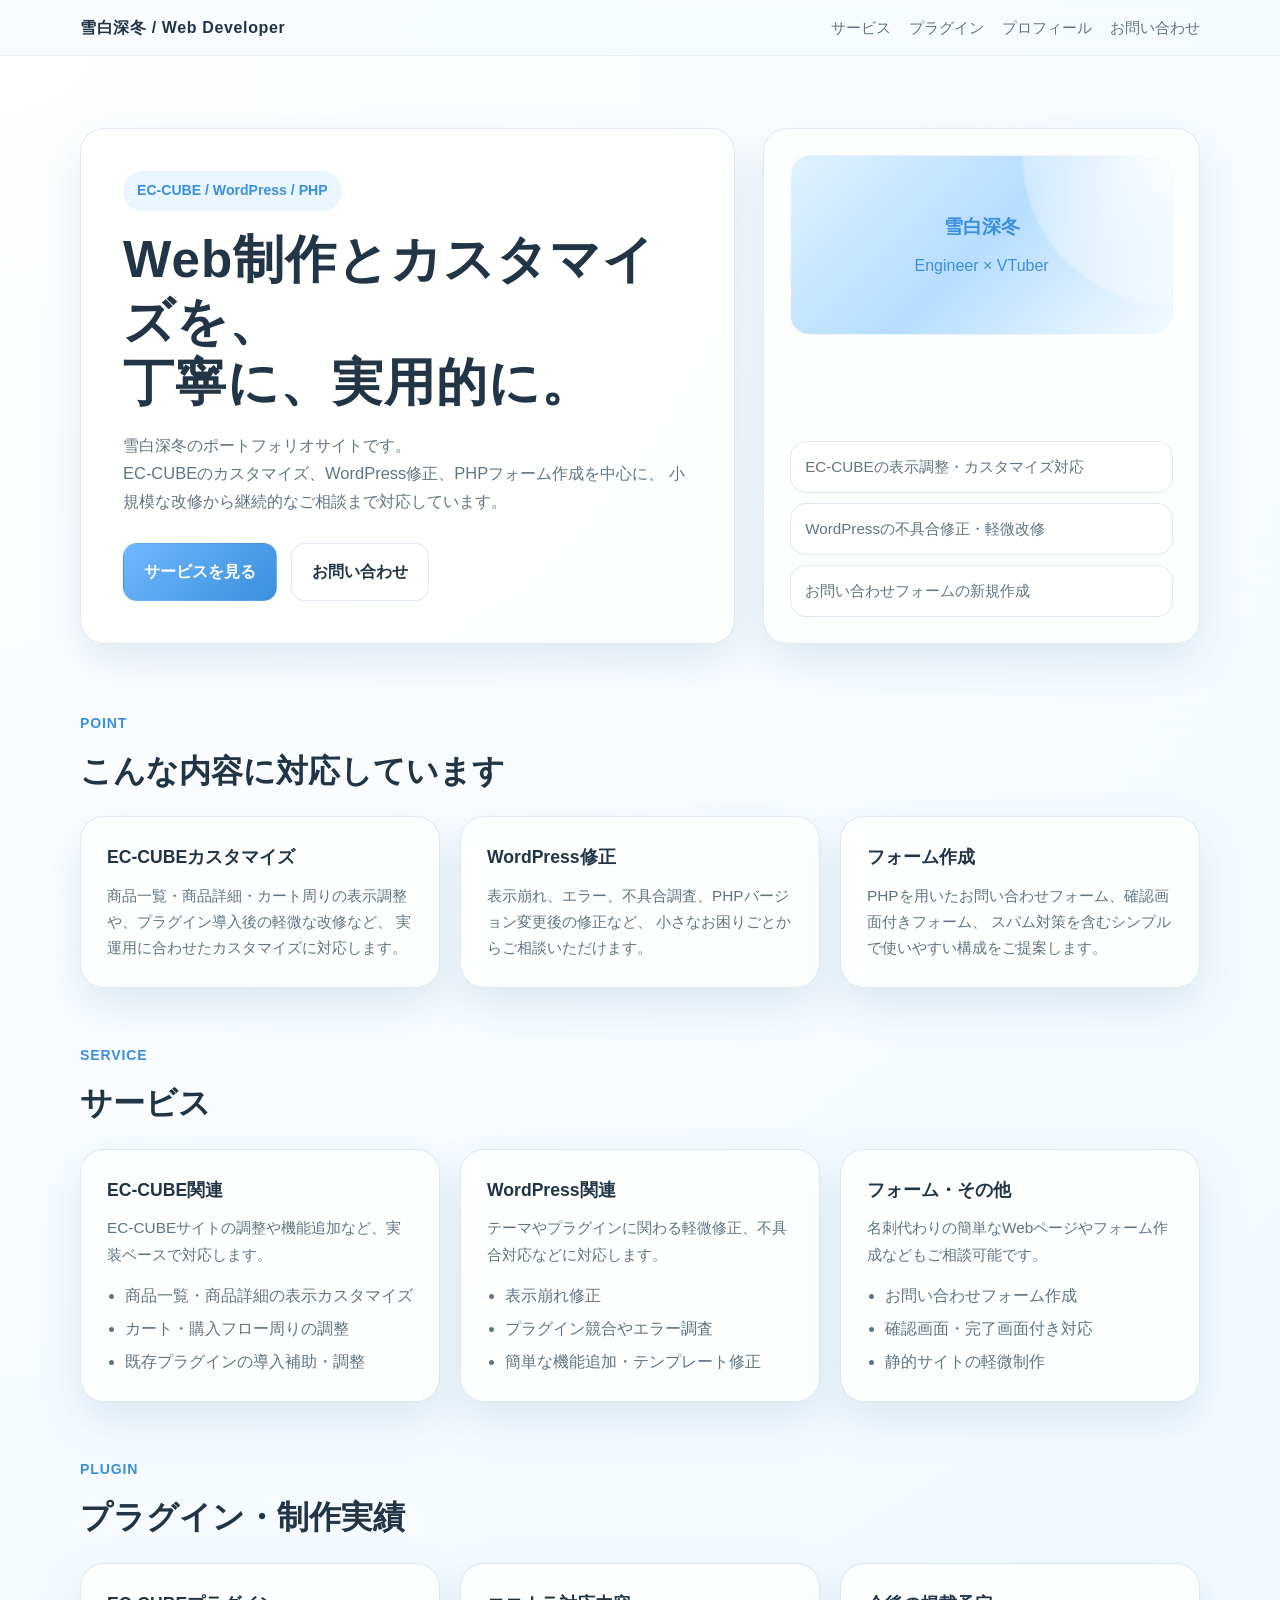
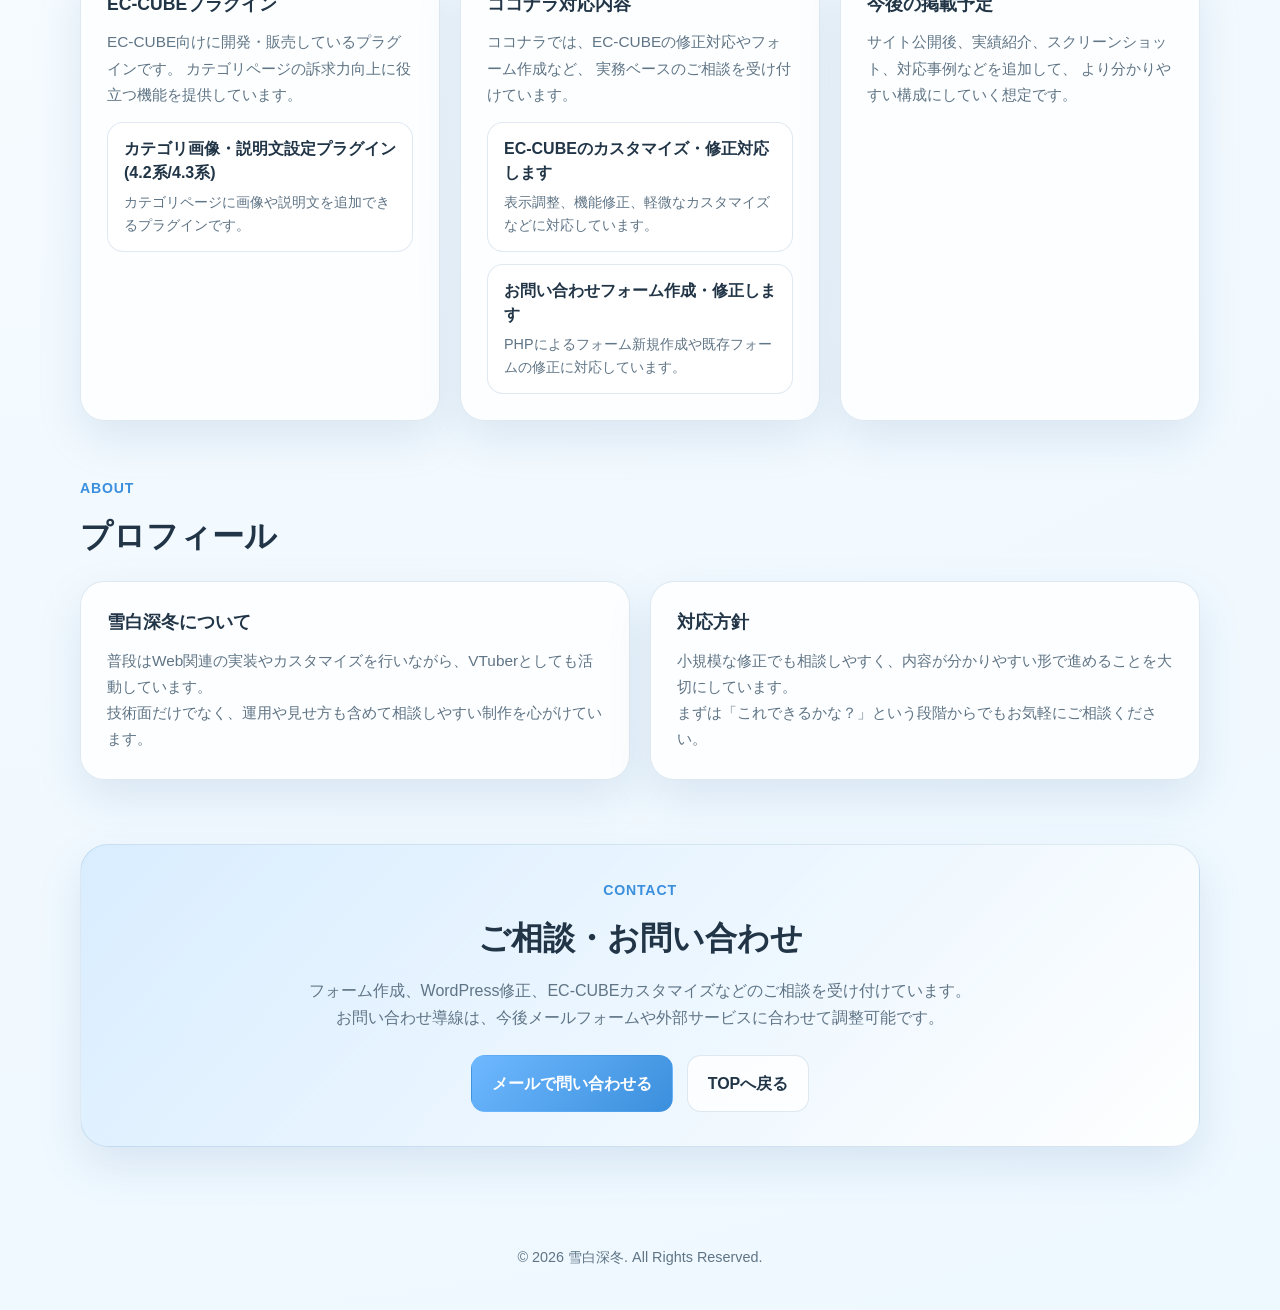
==== index.html @ 5dbb719d "hp作成" ====
<!DOCTYPE html>
<html lang="ja">
<head>
  <meta charset="UTF-8" />
  <meta name="viewport" content="width=device-width, initial-scale=1.0" />
  <title>雪白深冬 | EC-CUBE・WordPress・PHP開発</title>
  <meta name="description" content="雪白深冬のポートフォリオサイトです。EC-CUBE、WordPress、PHPを中心としたWeb制作・カスタマイズ・フォーム開発を行っています。" />
  <link rel="stylesheet" href="./css/common.css">
</head>
<body>
  <header class="site-header">
    <div class="container header-inner">
      <a href="#top" class="logo">雪白深冬 / Web Developer</a>
      <nav class="nav">
        <a href="#services">サービス</a>
        <a href="#plugins">プラグイン</a>
        <a href="#about">プロフィール</a>
        <a href="#contact">お問い合わせ</a>
      </nav>
    </div>
  </header>

  <main id="top">
    <section class="hero">
      <div class="container hero-grid">
        <div class="hero-main">
          <div class="eyebrow">EC-CUBE / WordPress / PHP</div>
          <h1>Web制作とカスタマイズを、<br>丁寧に、実用的に。</h1>
          <p class="lead">
            雪白深冬のポートフォリオサイトです。<br>
            EC-CUBEのカスタマイズ、WordPress修正、PHPフォーム作成を中心に、
            小規模な改修から継続的なご相談まで対応しています。
          </p>
          <div class="hero-actions">
            <a class="btn btn-primary" href="#services">サービスを見る</a>
            <a class="btn btn-secondary" href="#contact">お問い合わせ</a>
          </div>
        </div>

        <aside class="hero-side">
          <div class="profile-visual">
            <div>
              <strong>雪白深冬</strong>
              <span>Engineer × VTuber</span>
            </div>
          </div>
          <div class="mini-list">
            <div class="mini-item">EC-CUBEの表示調整・カスタマイズ対応</div>
            <div class="mini-item">WordPressの不具合修正・軽微改修</div>
            <div class="mini-item">お問い合わせフォームの新規作成</div>
          </div>
        </aside>
      </div>
    </section>

    <section>
      <div class="container">
        <div class="section-head">
          <div class="section-label">Point</div>
          <h2 class="section-title">こんな内容に対応しています</h2>
        </div>
        <div class="cards">
          <article class="card">
            <h3>EC-CUBEカスタマイズ</h3>
            <p>
              商品一覧・商品詳細・カート周りの表示調整や、プラグイン導入後の軽微な改修など、
              実運用に合わせたカスタマイズに対応します。
            </p>
          </article>
          <article class="card">
            <h3>WordPress修正</h3>
            <p>
              表示崩れ、エラー、不具合調査、PHPバージョン変更後の修正など、
              小さなお困りごとからご相談いただけます。
            </p>
          </article>
          <article class="card">
            <h3>フォーム作成</h3>
            <p>
              PHPを用いたお問い合わせフォーム、確認画面付きフォーム、
              スパム対策を含むシンプルで使いやすい構成をご提案します。
            </p>
          </article>
        </div>
      </div>
    </section>

    <section id="services">
      <div class="container">
        <div class="section-head">
          <div class="section-label">Service</div>
          <h2 class="section-title">サービス</h2>
        </div>
        <div class="services">
          <article class="service">
            <h3>EC-CUBE関連</h3>
            <p>EC-CUBEサイトの調整や機能追加など、実装ベースで対応します。</p>
            <ul>
              <li>商品一覧・商品詳細の表示カスタマイズ</li>
              <li>カート・購入フロー周りの調整</li>
              <li>既存プラグインの導入補助・調整</li>
            </ul>
          </article>
          <article class="service">
            <h3>WordPress関連</h3>
            <p>テーマやプラグインに関わる軽微修正、不具合対応などに対応します。</p>
            <ul>
              <li>表示崩れ修正</li>
              <li>プラグイン競合やエラー調査</li>
              <li>簡単な機能追加・テンプレート修正</li>
            </ul>
          </article>
          <article class="service">
            <h3>フォーム・その他</h3>
            <p>名刺代わりの簡単なWebページやフォーム作成などもご相談可能です。</p>
            <ul>
              <li>お問い合わせフォーム作成</li>
              <li>確認画面・完了画面付き対応</li>
              <li>静的サイトの軽微制作</li>
            </ul>
          </article>
        </div>
      </div>
    </section>

<section id="plugins">
  <div class="container">
    <div class="section-head">
      <div class="section-label">Plugin</div>
      <h2 class="section-title">プラグイン・制作実績</h2>
    </div>

    <div class="links">
      <article class="panel">
        <h3>EC-CUBEプラグイン</h3>
        <p class="panel-text">
          EC-CUBE向けに開発・販売しているプラグインです。
          カテゴリページの訴求力向上に役立つ機能を提供しています。
        </p>

        <div class="item-list">
          <a class="item-link" target="_blank" href="https://www.ec-cube.net/products/detail.php?product_id=3210">
            <span class="item-title">カテゴリ画像・説明文設定プラグイン(4.2系/4.3系)</span>
            <span class="item-sub">カテゴリページに画像や説明文を追加できるプラグインです。</span>
          </a>
        </div>
      </article>

      <article class="panel">
        <h3>ココナラ対応内容</h3>
        <p class="panel-text">
          ココナラでは、EC-CUBEの修正対応やフォーム作成など、
          実務ベースのご相談を受け付けています。
        </p>

        <div class="item-list">
          <a class="item-link" target="_blank" href="https://coconala.com/services/4171383">
            <span class="item-title">EC-CUBEのカスタマイズ・修正対応します</span>
            <span class="item-sub">表示調整、機能修正、軽微なカスタマイズなどに対応しています。</span>
          </a>

          <a class="item-link" target="_blank" href="https://coconala.com/services/4171254">
            <span class="item-title">お問い合わせフォーム作成・修正します</span>
            <span class="item-sub">PHPによるフォーム新規作成や既存フォームの修正に対応しています。</span>
          </a>
        </div>
      </article>

      <article class="panel">
        <h3>今後の掲載予定</h3>
        <p>
          サイト公開後、実績紹介、スクリーンショット、対応事例などを追加して、
          より分かりやすい構成にしていく想定です。
        </p>
      </article>
    </div>
  </div>
</section>

    <section id="about">
      <div class="container">
        <div class="section-head">
          <div class="section-label">About</div>
          <h2 class="section-title">プロフィール</h2>
        </div>
        <div class="about-grid">
          <article class="panel">
            <h3>雪白深冬について</h3>
            <p>
              普段はWeb関連の実装やカスタマイズを行いながら、VTuberとしても活動しています。<br>
              技術面だけでなく、運用や見せ方も含めて相談しやすい制作を心がけています。
            </p>
          </article>
          <article class="panel">
            <h3>対応方針</h3>
            <p>
              小規模な修正でも相談しやすく、内容が分かりやすい形で進めることを大切にしています。<br>
              まずは「これできるかな？」という段階からでもお気軽にご相談ください。
            </p>
          </article>
        </div>
      </div>
    </section>

    <section class="cta" id="contact">
      <div class="container">
        <div class="cta-box">
          <div class="section-label">Contact</div>
          <h2 class="section-title">ご相談・お問い合わせ</h2>
          <p>
            フォーム作成、WordPress修正、EC-CUBEカスタマイズなどのご相談を受け付けています。<br>
            お問い合わせ導線は、今後メールフォームや外部サービスに合わせて調整可能です。
          </p>
          <div class="hero-actions" style="justify-content:center; margin-top: 24px;">
            <a class="btn btn-primary" href="mailto:mihuyu.yukishiro@gmail.com">メールで問い合わせる</a>
            <a class="btn btn-secondary" href="#top">TOPへ戻る</a>
          </div>
        </div>
      </div>
    </section>
  </main>

  <footer class="footer">
    <div class="container">
      © 2026 雪白深冬. All Rights Reserved.
    </div>
  </footer>
</body>
</html>
---- css/common.css ----
:root {
      --bg: #f6fbff;
      --bg-accent: #eaf6ff;
      --card: rgba(255, 255, 255, 0.82);
      --text: #213547;
      --sub: #5f7485;
      --line: rgba(113, 154, 189, 0.22);
      --main: #6eb8ff;
      --main-deep: #3b8fdc;
      --white: #ffffff;
      --shadow: 0 18px 45px rgba(63, 115, 166, 0.14);
      --radius: 24px;
      --max: 1120px;
    }

    * {
      box-sizing: border-box;
    }

    html {
      scroll-behavior: smooth;
    }

    body {
      margin: 0;
      font-family: "Hiragino Sans", "Yu Gothic", "Meiryo", sans-serif;
      color: var(--text);
      background:
        radial-gradient(circle at top left, #ffffff 0%, var(--bg) 45%, #eef8ff 100%);
      line-height: 1.7;
    }

    a {
      color: inherit;
      text-decoration: none;
    }

    img {
      max-width: 100%;
      display: block;
    }

    .container {
      width: min(calc(100% - 32px), var(--max));
      margin: 0 auto;
    }

    .site-header {
      position: sticky;
      top: 0;
      z-index: 20;
      backdrop-filter: blur(10px);
      background: rgba(246, 251, 255, 0.72);
      border-bottom: 1px solid rgba(113, 154, 189, 0.12);
    }

    .header-inner {
      display: flex;
      justify-content: space-between;
      align-items: center;
      padding: 14px 0;
      gap: 20px;
    }

    .logo {
      font-weight: 700;
      font-size: 1rem;
      letter-spacing: 0.04em;
      white-space: nowrap;
    }

    .nav {
      display: flex;
      gap: 18px;
      flex-wrap: wrap;
      justify-content: flex-end;
      font-size: 0.95rem;
      color: var(--sub);
    }

    .nav a:hover {
      color: var(--main-deep);
    }

    .hero {
      padding: 72px 0 40px;
    }

    .hero-grid {
      display: grid;
      grid-template-columns: 1.2fr 0.8fr;
      gap: 28px;
      align-items: stretch;
    }

    .hero-main,
    .hero-side,
    .card,
    .service,
    .panel {
      background: var(--card);
      border: 1px solid var(--line);
      border-radius: var(--radius);
      box-shadow: var(--shadow);
    }

    .hero-main {
      padding: 42px;
    }

    .eyebrow {
      display: inline-flex;
      padding: 8px 14px;
      border-radius: 999px;
      background: var(--bg-accent);
      color: var(--main-deep);
      font-size: 0.88rem;
      font-weight: 700;
      margin-bottom: 18px;
    }

    h1 {
      margin: 0 0 18px;
      font-size: clamp(2rem, 4vw, 3.4rem);
      line-height: 1.2;
      letter-spacing: 0.02em;
    }

    .lead {
      margin: 0;
      color: var(--sub);
      font-size: 1.03rem;
    }

    .hero-actions {
      display: flex;
      gap: 14px;
      flex-wrap: wrap;
      margin-top: 28px;
    }

    .btn {
      display: inline-flex;
      align-items: center;
      justify-content: center;
      padding: 14px 20px;
      border-radius: 14px;
      font-weight: 700;
      transition: 0.2s ease;
      border: 1px solid transparent;
    }

    .btn-primary {
      background: linear-gradient(135deg, var(--main) 0%, var(--main-deep) 100%);
      color: var(--white);
    }

    .btn-primary:hover {
      transform: translateY(-1px);
      box-shadow: 0 12px 28px rgba(59, 143, 220, 0.28);
    }

    .btn-secondary {
      background: rgba(255, 255, 255, 0.75);
      border-color: var(--line);
      color: var(--text);
    }

    .btn-secondary:hover {
      border-color: rgba(59, 143, 220, 0.28);
      color: var(--main-deep);
    }

    .hero-side {
      padding: 26px;
      display: flex;
      flex-direction: column;
      justify-content: space-between;
      gap: 18px;
    }

    .profile-visual {
      min-height: 180px;
      border-radius: 20px;
      background:
        radial-gradient(circle at top right, rgba(255,255,255,0.95), rgba(255,255,255,0.35) 35%, transparent 36%),
        linear-gradient(135deg, #dff2ff 0%, #b6ddff 50%, #f3fbff 100%);
      display: grid;
      place-items: center;
      color: var(--main-deep);
      text-align: center;
      padding: 20px;
      border: 1px solid rgba(255,255,255,0.6);
    }

    .profile-visual strong {
      display: block;
      font-size: 1.2rem;
      margin-bottom: 8px;
    }

    .mini-list {
      display: grid;
      gap: 10px;
    }

    .mini-item {
      padding: 12px 14px;
      background: rgba(255,255,255,0.72);
      border: 1px solid var(--line);
      border-radius: 16px;
      font-size: 0.95rem;
      color: var(--sub);
    }

    section {
      padding: 28px 0;
    }

    .section-head {
      margin-bottom: 18px;
    }

    .section-label {
      color: var(--main-deep);
      font-size: 0.88rem;
      font-weight: 700;
      letter-spacing: 0.06em;
      text-transform: uppercase;
    }

    .section-title {
      margin: 8px 0 0;
      font-size: clamp(1.5rem, 2.5vw, 2.1rem);
    }

    .cards,
    .services,
    .links {
      display: grid;
      grid-template-columns: repeat(3, 1fr);
      gap: 20px;
    }

    .card,
    .service,
    .panel {
      padding: 26px;
    }

    .card h3,
    .service h3,
    .panel h3 {
      margin-top: 0;
      margin-bottom: 10px;
      font-size: 1.1rem;
    }

    .card p,
    .service p,
    .panel p {
      margin: 0;
      color: var(--sub);
      font-size: 0.96rem;
    }

    .service ul {
      padding-left: 1.1em;
      margin: 14px 0 0;
      color: var(--sub);
    }

    .service li + li {
      margin-top: 6px;
    }

    .about-grid {
      display: grid;
      grid-template-columns: 1fr 1fr;
      gap: 20px;
    }

    .cta {
      padding: 36px 0 72px;
    }

    .cta-box {
      background: linear-gradient(135deg, rgba(110,184,255,0.18), rgba(255,255,255,0.92));
      border: 1px solid var(--line);
      border-radius: 28px;
      box-shadow: var(--shadow);
      padding: 34px;
      text-align: center;
    }

    .cta-box p {
      margin: 12px auto 0;
      color: var(--sub);
      max-width: 680px;
    }

    .footer {
      padding: 26px 0 40px;
      color: var(--sub);
      font-size: 0.9rem;
      text-align: center;
    }

    @media (max-width: 900px) {
      .hero-grid,
      .about-grid,
      .cards,
      .services,
      .links {
        grid-template-columns: 1fr;
      }

      .hero-main,
      .hero-side,
      .card,
      .service,
      .panel,
      .cta-box {
        padding: 24px;
      }

      .header-inner {
        flex-direction: column;
        align-items: flex-start;
      }

      .nav {
        justify-content: flex-start;
      }

      .hero {
        padding-top: 42px;
      }
    }
.panel-text {
  margin: 0 0 16px;
  color: var(--sub);
  font-size: 0.96rem;
}

.item-list {
  display: grid;
  gap: 12px;
  margin-top: 14px;
}

.item-link {
  display: block;
  padding: 14px 16px;
  border: 1px solid var(--line);
  border-radius: 16px;
  background: rgba(255, 255, 255, 0.72);
  transition: 0.2s ease;
}

.item-link:hover {
  transform: translateY(-1px);
  border-color: rgba(59, 143, 220, 0.28);
  box-shadow: 0 10px 22px rgba(63, 115, 166, 0.10);
}

.item-title {
  display: block;
  font-weight: 700;
  color: var(--text);
  line-height: 1.5;
}

.item-sub {
  display: block;
  margin-top: 6px;
  font-size: 0.9rem;
  color: var(--sub);
  line-height: 1.6;
}
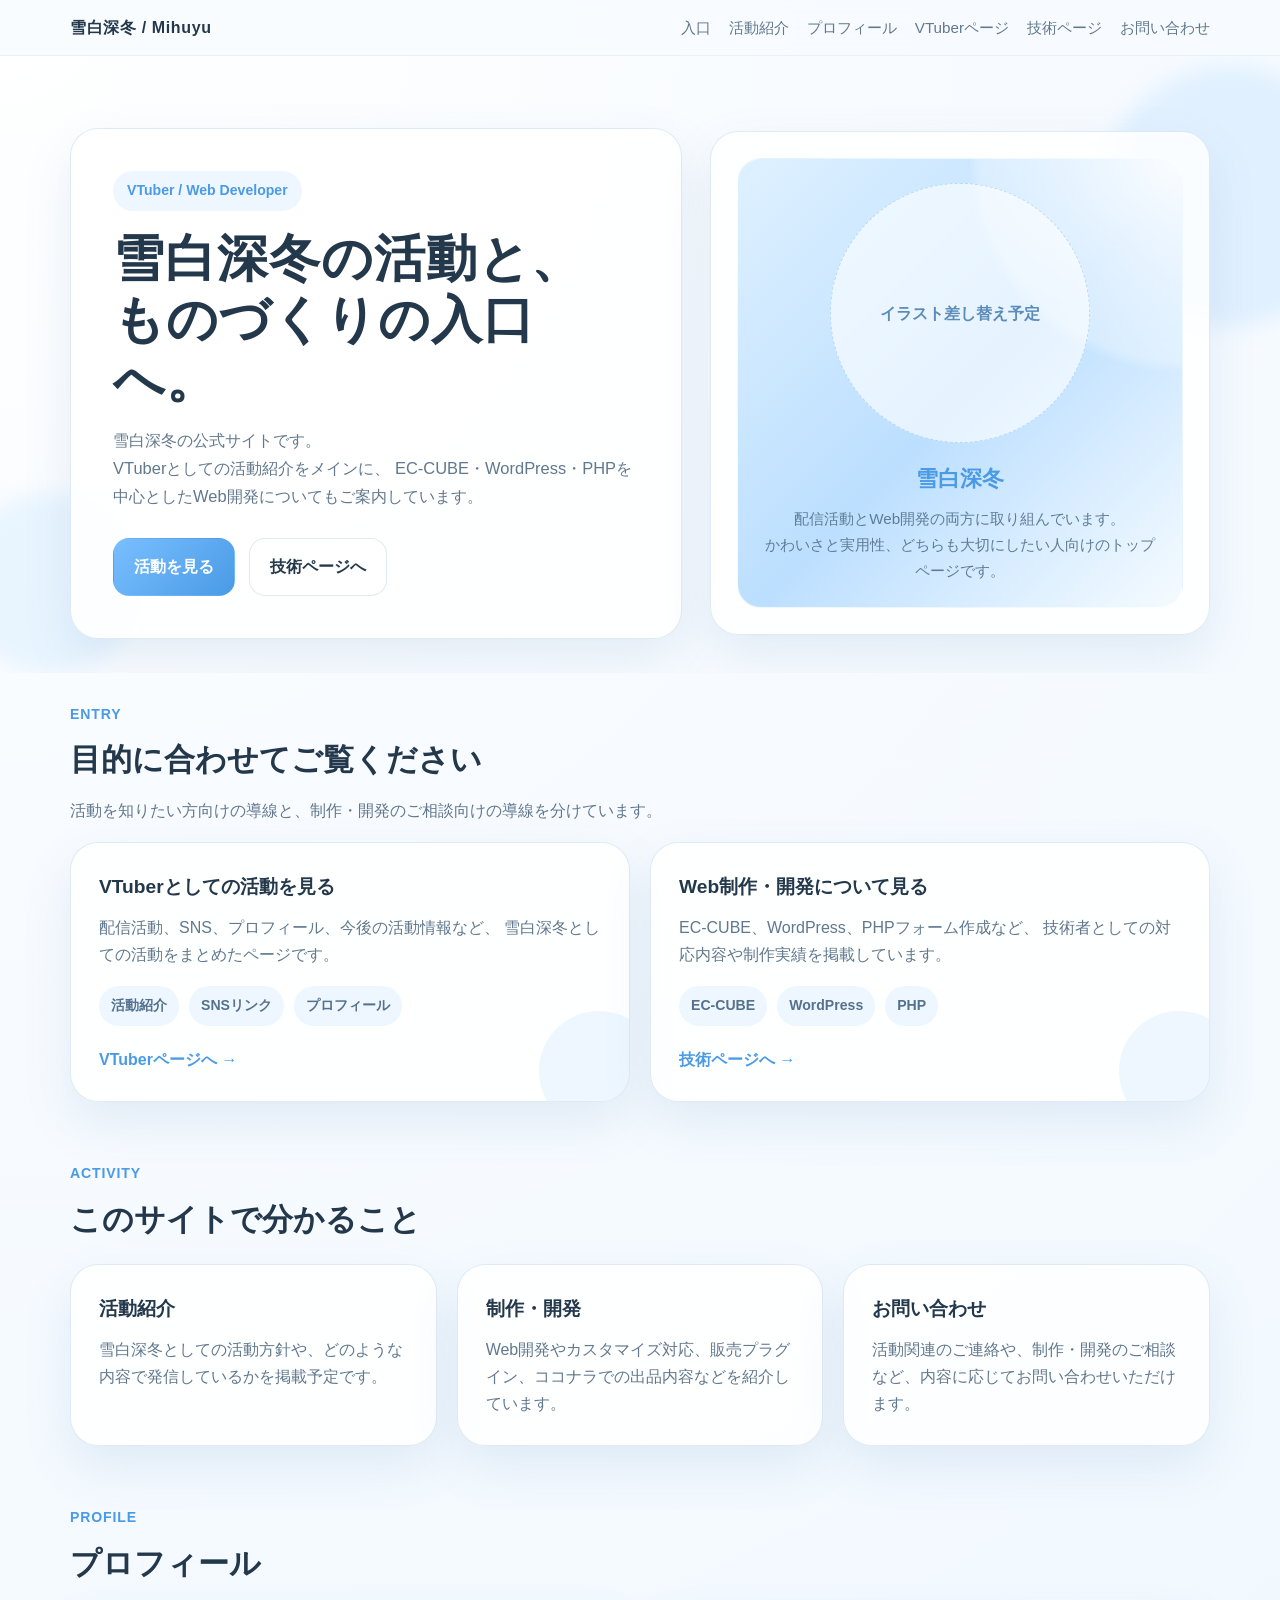
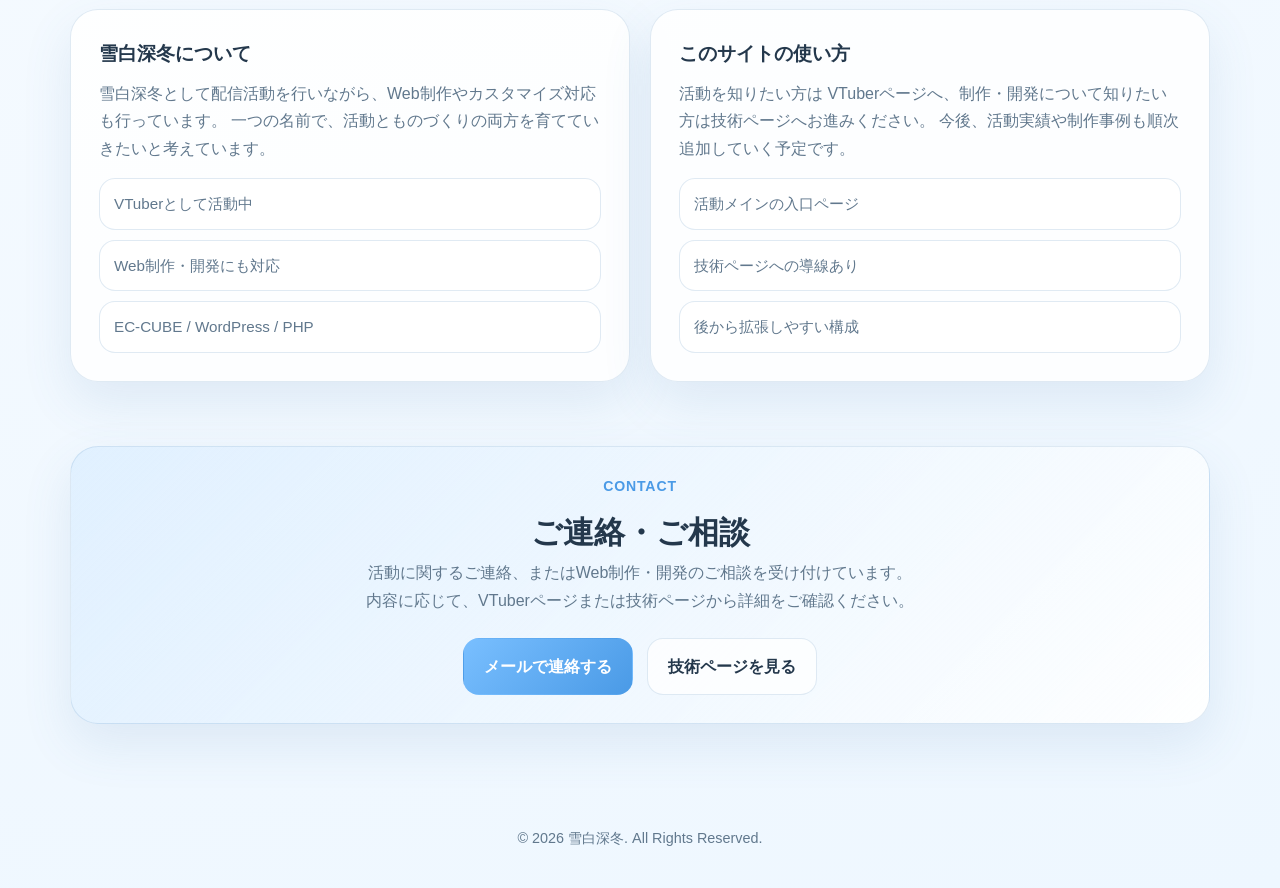
==== commit 6bb9b33d: "3P構成に変更" ====
--- a/index.html
+++ b/index.html
@@ -3,20 +3,23 @@
 <head>
   <meta charset="UTF-8" />
   <meta name="viewport" content="width=device-width, initial-scale=1.0" />
-  <title>雪白深冬 | EC-CUBE・WordPress・PHP開発</title>
-  <meta name="description" content="雪白深冬のポートフォリオサイトです。EC-CUBE、WordPress、PHPを中心としたWeb制作・カスタマイズ・フォーム開発を行っています。" />
+  <title>雪白深冬 | VTuber / Web Developer</title>
+  <meta name="description" content="雪白深冬の公式サイトです。VTuberとしての活動紹介と、EC-CUBE・WordPress・PHPを中心としたWeb開発のご案内を掲載しています。" />
   <link rel="stylesheet" href="./css/common.css">
+  <link rel="stylesheet" href="./css/top.css">
 </head>
 <body>
   <header class="site-header">
     <div class="container header-inner">
-      <a href="#top" class="logo">雪白深冬 / Web Developer</a>
-      <nav class="nav">
-        <a href="#services">サービス</a>
-        <a href="#plugins">プラグイン</a>
-        <a href="#about">プロフィール</a>
-        <a href="#contact">お問い合わせ</a>
-      </nav>
+      <a href="#top" class="logo">雪白深冬 / Mihuyu</a>
+<nav class="nav">
+  <a href="#entry">入口</a>
+  <a href="#activity">活動紹介</a>
+  <a href="#profile">プロフィール</a>
+  <a href="vtuber.html">VTuberページ</a>
+  <a href="dev.html">技術ページ</a>
+  <a href="#contact">お問い合わせ</a>
+</nav>
     </div>
   </header>
 
@@ -24,196 +27,157 @@
     <section class="hero">
       <div class="container hero-grid">
         <div class="hero-main">
-          <div class="eyebrow">EC-CUBE / WordPress / PHP</div>
-          <h1>Web制作とカスタマイズを、<br>丁寧に、実用的に。</h1>
+          <div class="eyebrow">VTuber / Web Developer</div>
+          <h1>雪白深冬の活動と、<br>ものづくりの入口へ。</h1>
           <p class="lead">
-            雪白深冬のポートフォリオサイトです。<br>
-            EC-CUBEのカスタマイズ、WordPress修正、PHPフォーム作成を中心に、
-            小規模な改修から継続的なご相談まで対応しています。
+            雪白深冬の公式サイトです。<br>
+            VTuberとしての活動紹介をメインに、
+            EC-CUBE・WordPress・PHPを中心としたWeb開発についてもご案内しています。
           </p>
           <div class="hero-actions">
-            <a class="btn btn-primary" href="#services">サービスを見る</a>
-            <a class="btn btn-secondary" href="#contact">お問い合わせ</a>
+            <a class="btn btn-primary" href="#entry">活動を見る</a>
+            <a class="btn btn-secondary" href="dev.html">技術ページへ</a>
           </div>
         </div>
 
-        <aside class="hero-side">
-          <div class="profile-visual">
+        <aside class="hero-card">
+          <div class="hero-visual">
             <div>
+              <div class="avatar-placeholder">イラスト差し替え予定</div>
               <strong>雪白深冬</strong>
-              <span>Engineer × VTuber</span>
+              <p>
+                配信活動とWeb開発の両方に取り組んでいます。<br>
+                かわいさと実用性、どちらも大切にしたい人向けのトップページです。
+              </p>
             </div>
-          </div>
-          <div class="mini-list">
-            <div class="mini-item">EC-CUBEの表示調整・カスタマイズ対応</div>
-            <div class="mini-item">WordPressの不具合修正・軽微改修</div>
-            <div class="mini-item">お問い合わせフォームの新規作成</div>
           </div>
         </aside>
       </div>
     </section>
 
-    <section>
+    <section id="entry">
       <div class="container">
         <div class="section-head">
-          <div class="section-label">Point</div>
-          <h2 class="section-title">こんな内容に対応しています</h2>
+          <div class="section-label">Entry</div>
+          <h2 class="section-title">目的に合わせてご覧ください</h2>
+          <p class="section-text">
+            活動を知りたい方向けの導線と、制作・開発のご相談向けの導線を分けています。
+          </p>
         </div>
-        <div class="cards">
-          <article class="card">
-            <h3>EC-CUBEカスタマイズ</h3>
+
+        <div class="entry-grid">
+          <article class="entry-card">
+            <h3>VTuberとしての活動を見る</h3>
             <p>
-              商品一覧・商品詳細・カート周りの表示調整や、プラグイン導入後の軽微な改修など、
-              実運用に合わせたカスタマイズに対応します。
+              配信活動、SNS、プロフィール、今後の活動情報など、
+              雪白深冬としての活動をまとめたページです。
+            </p>
+            <div class="tag-list">
+              <span class="tag">活動紹介</span>
+              <span class="tag">SNSリンク</span>
+              <span class="tag">プロフィール</span>
+            </div>
+<a class="entry-link" href="vtuber.html">VTuberページへ →</a>
+          </article>
+
+          <article class="entry-card">
+            <h3>Web制作・開発について見る</h3>
+            <p>
+              EC-CUBE、WordPress、PHPフォーム作成など、
+              技術者としての対応内容や制作実績を掲載しています。
+            </p>
+            <div class="tag-list">
+              <span class="tag">EC-CUBE</span>
+              <span class="tag">WordPress</span>
+              <span class="tag">PHP</span>
+            </div>
+<a class="entry-link" href="dev.html">技術ページへ →</a>
+          </article>
+        </div>
+      </div>
+    </section>
+
+    <section id="activity">
+      <div class="container">
+        <div class="section-head">
+          <div class="section-label">Activity</div>
+          <h2 class="section-title">このサイトで分かること</h2>
+        </div>
+
+        <div class="activity-grid">
+          <article class="section-card">
+            <h3>活動紹介</h3>
+            <p>
+              雪白深冬としての活動方針や、どのような内容で発信しているかを掲載予定です。
             </p>
           </article>
-          <article class="card">
-            <h3>WordPress修正</h3>
+
+          <article class="section-card">
+            <h3>制作・開発</h3>
             <p>
-              表示崩れ、エラー、不具合調査、PHPバージョン変更後の修正など、
-              小さなお困りごとからご相談いただけます。
+              Web開発やカスタマイズ対応、販売プラグイン、ココナラでの出品内容などを紹介しています。
             </p>
           </article>
-          <article class="card">
-            <h3>フォーム作成</h3>
+
+          <article class="section-card">
+            <h3>お問い合わせ</h3>
             <p>
-              PHPを用いたお問い合わせフォーム、確認画面付きフォーム、
-              スパム対策を含むシンプルで使いやすい構成をご提案します。
+              活動関連のご連絡や、制作・開発のご相談など、内容に応じてお問い合わせいただけます。
             </p>
           </article>
         </div>
       </div>
     </section>
 
-    <section id="services">
+    <section id="profile">
       <div class="container">
         <div class="section-head">
-          <div class="section-label">Service</div>
-          <h2 class="section-title">サービス</h2>
+          <div class="section-label">Profile</div>
+          <h2 class="section-title">プロフィール</h2>
         </div>
-        <div class="services">
-          <article class="service">
-            <h3>EC-CUBE関連</h3>
-            <p>EC-CUBEサイトの調整や機能追加など、実装ベースで対応します。</p>
-            <ul>
-              <li>商品一覧・商品詳細の表示カスタマイズ</li>
-              <li>カート・購入フロー周りの調整</li>
-              <li>既存プラグインの導入補助・調整</li>
-            </ul>
+
+        <div class="profile-grid">
+          <article class="profile-card">
+            <h3>雪白深冬について</h3>
+            <p>
+              雪白深冬として配信活動を行いながら、Web制作やカスタマイズ対応も行っています。
+              一つの名前で、活動とものづくりの両方を育てていきたいと考えています。
+            </p>
+            <div class="simple-list">
+              <div class="simple-item">VTuberとして活動中</div>
+              <div class="simple-item">Web制作・開発にも対応</div>
+              <div class="simple-item">EC-CUBE / WordPress / PHP</div>
+            </div>
           </article>
-          <article class="service">
-            <h3>WordPress関連</h3>
-            <p>テーマやプラグインに関わる軽微修正、不具合対応などに対応します。</p>
-            <ul>
-              <li>表示崩れ修正</li>
-              <li>プラグイン競合やエラー調査</li>
-              <li>簡単な機能追加・テンプレート修正</li>
-            </ul>
-          </article>
-          <article class="service">
-            <h3>フォーム・その他</h3>
-            <p>名刺代わりの簡単なWebページやフォーム作成などもご相談可能です。</p>
-            <ul>
-              <li>お問い合わせフォーム作成</li>
-              <li>確認画面・完了画面付き対応</li>
-              <li>静的サイトの軽微制作</li>
-            </ul>
+
+          <article class="profile-card">
+            <h3>このサイトの使い方</h3>
+            <p>
+              活動を知りたい方は VTuberページへ、制作・開発について知りたい方は技術ページへお進みください。
+              今後、活動実績や制作事例も順次追加していく予定です。
+            </p>
+            <div class="simple-list">
+              <div class="simple-item">活動メインの入口ページ</div>
+              <div class="simple-item">技術ページへの導線あり</div>
+              <div class="simple-item">後から拡張しやすい構成</div>
+            </div>
           </article>
         </div>
       </div>
     </section>
 
-<section id="plugins">
-  <div class="container">
-    <div class="section-head">
-      <div class="section-label">Plugin</div>
-      <h2 class="section-title">プラグイン・制作実績</h2>
-    </div>
-
-    <div class="links">
-      <article class="panel">
-        <h3>EC-CUBEプラグイン</h3>
-        <p class="panel-text">
-          EC-CUBE向けに開発・販売しているプラグインです。
-          カテゴリページの訴求力向上に役立つ機能を提供しています。
-        </p>
-
-        <div class="item-list">
-          <a class="item-link" target="_blank" href="https://www.ec-cube.net/products/detail.php?product_id=3210">
-            <span class="item-title">カテゴリ画像・説明文設定プラグイン(4.2系/4.3系)</span>
-            <span class="item-sub">カテゴリページに画像や説明文を追加できるプラグインです。</span>
-          </a>
-        </div>
-      </article>
-
-      <article class="panel">
-        <h3>ココナラ対応内容</h3>
-        <p class="panel-text">
-          ココナラでは、EC-CUBEの修正対応やフォーム作成など、
-          実務ベースのご相談を受け付けています。
-        </p>
-
-        <div class="item-list">
-          <a class="item-link" target="_blank" href="https://coconala.com/services/4171383">
-            <span class="item-title">EC-CUBEのカスタマイズ・修正対応します</span>
-            <span class="item-sub">表示調整、機能修正、軽微なカスタマイズなどに対応しています。</span>
-          </a>
-
-          <a class="item-link" target="_blank" href="https://coconala.com/services/4171254">
-            <span class="item-title">お問い合わせフォーム作成・修正します</span>
-            <span class="item-sub">PHPによるフォーム新規作成や既存フォームの修正に対応しています。</span>
-          </a>
-        </div>
-      </article>
-
-      <article class="panel">
-        <h3>今後の掲載予定</h3>
-        <p>
-          サイト公開後、実績紹介、スクリーンショット、対応事例などを追加して、
-          より分かりやすい構成にしていく想定です。
-        </p>
-      </article>
-    </div>
-  </div>
-</section>
-
-    <section id="about">
+    <section class="contact" id="contact">
       <div class="container">
-        <div class="section-head">
-          <div class="section-label">About</div>
-          <h2 class="section-title">プロフィール</h2>
-        </div>
-        <div class="about-grid">
-          <article class="panel">
-            <h3>雪白深冬について</h3>
-            <p>
-              普段はWeb関連の実装やカスタマイズを行いながら、VTuberとしても活動しています。<br>
-              技術面だけでなく、運用や見せ方も含めて相談しやすい制作を心がけています。
-            </p>
-          </article>
-          <article class="panel">
-            <h3>対応方針</h3>
-            <p>
-              小規模な修正でも相談しやすく、内容が分かりやすい形で進めることを大切にしています。<br>
-              まずは「これできるかな？」という段階からでもお気軽にご相談ください。
-            </p>
-          </article>
-        </div>
-      </div>
-    </section>
-
-    <section class="cta" id="contact">
-      <div class="container">
-        <div class="cta-box">
+        <div class="contact-card">
           <div class="section-label">Contact</div>
-          <h2 class="section-title">ご相談・お問い合わせ</h2>
+          <h2 class="section-title">ご連絡・ご相談</h2>
           <p>
-            フォーム作成、WordPress修正、EC-CUBEカスタマイズなどのご相談を受け付けています。<br>
-            お問い合わせ導線は、今後メールフォームや外部サービスに合わせて調整可能です。
+            活動に関するご連絡、またはWeb制作・開発のご相談を受け付けています。<br>
+            内容に応じて、VTuberページまたは技術ページから詳細をご確認ください。
           </p>
-          <div class="hero-actions" style="justify-content:center; margin-top: 24px;">
-            <a class="btn btn-primary" href="mailto:mihuyu.yukishiro@gmail.com">メールで問い合わせる</a>
-            <a class="btn btn-secondary" href="#top">TOPへ戻る</a>
+          <div class="contact-actions">
+            <a class="btn btn-primary" href="mailto:mihuyu.yukishiro@gmail.com">メールで連絡する</a>
+            <a class="btn btn-secondary" href="dev.html">技術ページを見る</a>
           </div>
         </div>
       </div>
--- a/css/common.css
+++ b/css/common.css
@@ -1,380 +1,177 @@
-    :root {
-      --bg: #f6fbff;
-      --bg-accent: #eaf6ff;
-      --card: rgba(255, 255, 255, 0.82);
-      --text: #213547;
-      --sub: #5f7485;
-      --line: rgba(113, 154, 189, 0.22);
-      --main: #6eb8ff;
-      --main-deep: #3b8fdc;
-      --white: #ffffff;
-      --shadow: 0 18px 45px rgba(63, 115, 166, 0.14);
-      --radius: 24px;
-      --max: 1120px;
-    }
-
-    * {
-      box-sizing: border-box;
-    }
-
-    html {
-      scroll-behavior: smooth;
-    }
-
-    body {
-      margin: 0;
-      font-family: "Hiragino Sans", "Yu Gothic", "Meiryo", sans-serif;
-      color: var(--text);
-      background:
-        radial-gradient(circle at top left, #ffffff 0%, var(--bg) 45%, #eef8ff 100%);
-      line-height: 1.7;
-    }
-
-    a {
-      color: inherit;
-      text-decoration: none;
-    }
-
-    img {
-      max-width: 100%;
-      display: block;
-    }
-
-    .container {
-      width: min(calc(100% - 32px), var(--max));
-      margin: 0 auto;
-    }
-
-    .site-header {
-      position: sticky;
-      top: 0;
-      z-index: 20;
-      backdrop-filter: blur(10px);
-      background: rgba(246, 251, 255, 0.72);
-      border-bottom: 1px solid rgba(113, 154, 189, 0.12);
-    }
-
-    .header-inner {
-      display: flex;
-      justify-content: space-between;
-      align-items: center;
-      padding: 14px 0;
-      gap: 20px;
-    }
-
-    .logo {
-      font-weight: 700;
-      font-size: 1rem;
-      letter-spacing: 0.04em;
-      white-space: nowrap;
-    }
-
-    .nav {
-      display: flex;
-      gap: 18px;
-      flex-wrap: wrap;
-      justify-content: flex-end;
-      font-size: 0.95rem;
-      color: var(--sub);
-    }
-
-    .nav a:hover {
-      color: var(--main-deep);
-    }
-
-    .hero {
-      padding: 72px 0 40px;
-    }
-
-    .hero-grid {
-      display: grid;
-      grid-template-columns: 1.2fr 0.8fr;
-      gap: 28px;
-      align-items: stretch;
-    }
-
-    .hero-main,
-    .hero-side,
-    .card,
-    .service,
-    .panel {
-      background: var(--card);
-      border: 1px solid var(--line);
-      border-radius: var(--radius);
-      box-shadow: var(--shadow);
-    }
-
-    .hero-main {
-      padding: 42px;
-    }
-
-    .eyebrow {
-      display: inline-flex;
-      padding: 8px 14px;
-      border-radius: 999px;
-      background: var(--bg-accent);
-      color: var(--main-deep);
-      font-size: 0.88rem;
-      font-weight: 700;
-      margin-bottom: 18px;
-    }
-
-    h1 {
-      margin: 0 0 18px;
-      font-size: clamp(2rem, 4vw, 3.4rem);
-      line-height: 1.2;
-      letter-spacing: 0.02em;
-    }
-
-    .lead {
-      margin: 0;
-      color: var(--sub);
-      font-size: 1.03rem;
-    }
-
-    .hero-actions {
-      display: flex;
-      gap: 14px;
-      flex-wrap: wrap;
-      margin-top: 28px;
-    }
-
-    .btn {
-      display: inline-flex;
-      align-items: center;
-      justify-content: center;
-      padding: 14px 20px;
-      border-radius: 14px;
-      font-weight: 700;
-      transition: 0.2s ease;
-      border: 1px solid transparent;
-    }
-
-    .btn-primary {
-      background: linear-gradient(135deg, var(--main) 0%, var(--main-deep) 100%);
-      color: var(--white);
-    }
-
-    .btn-primary:hover {
-      transform: translateY(-1px);
-      box-shadow: 0 12px 28px rgba(59, 143, 220, 0.28);
-    }
-
-    .btn-secondary {
-      background: rgba(255, 255, 255, 0.75);
-      border-color: var(--line);
-      color: var(--text);
-    }
-
-    .btn-secondary:hover {
-      border-color: rgba(59, 143, 220, 0.28);
-      color: var(--main-deep);
-    }
-
-    .hero-side {
-      padding: 26px;
-      display: flex;
-      flex-direction: column;
-      justify-content: space-between;
-      gap: 18px;
-    }
-
-    .profile-visual {
-      min-height: 180px;
-      border-radius: 20px;
-      background:
-        radial-gradient(circle at top right, rgba(255,255,255,0.95), rgba(255,255,255,0.35) 35%, transparent 36%),
-        linear-gradient(135deg, #dff2ff 0%, #b6ddff 50%, #f3fbff 100%);
-      display: grid;
-      place-items: center;
-      color: var(--main-deep);
-      text-align: center;
-      padding: 20px;
-      border: 1px solid rgba(255,255,255,0.6);
-    }
-
-    .profile-visual strong {
-      display: block;
-      font-size: 1.2rem;
-      margin-bottom: 8px;
-    }
-
-    .mini-list {
-      display: grid;
-      gap: 10px;
-    }
-
-    .mini-item {
-      padding: 12px 14px;
-      background: rgba(255,255,255,0.72);
-      border: 1px solid var(--line);
-      border-radius: 16px;
-      font-size: 0.95rem;
-      color: var(--sub);
-    }
-
-    section {
-      padding: 28px 0;
-    }
-
-    .section-head {
-      margin-bottom: 18px;
-    }
-
-    .section-label {
-      color: var(--main-deep);
-      font-size: 0.88rem;
-      font-weight: 700;
-      letter-spacing: 0.06em;
-      text-transform: uppercase;
-    }
-
-    .section-title {
-      margin: 8px 0 0;
-      font-size: clamp(1.5rem, 2.5vw, 2.1rem);
-    }
-
-    .cards,
-    .services,
-    .links {
-      display: grid;
-      grid-template-columns: repeat(3, 1fr);
-      gap: 20px;
-    }
-
-    .card,
-    .service,
-    .panel {
-      padding: 26px;
-    }
-
-    .card h3,
-    .service h3,
-    .panel h3 {
-      margin-top: 0;
-      margin-bottom: 10px;
-      font-size: 1.1rem;
-    }
-
-    .card p,
-    .service p,
-    .panel p {
-      margin: 0;
-      color: var(--sub);
-      font-size: 0.96rem;
-    }
-
-    .service ul {
-      padding-left: 1.1em;
-      margin: 14px 0 0;
-      color: var(--sub);
-    }
-
-    .service li + li {
-      margin-top: 6px;
-    }
-
-    .about-grid {
-      display: grid;
-      grid-template-columns: 1fr 1fr;
-      gap: 20px;
-    }
-
-    .cta {
-      padding: 36px 0 72px;
-    }
-
-    .cta-box {
-      background: linear-gradient(135deg, rgba(110,184,255,0.18), rgba(255,255,255,0.92));
-      border: 1px solid var(--line);
-      border-radius: 28px;
-      box-shadow: var(--shadow);
-      padding: 34px;
-      text-align: center;
-    }
-
-    .cta-box p {
-      margin: 12px auto 0;
-      color: var(--sub);
-      max-width: 680px;
-    }
-
-    .footer {
-      padding: 26px 0 40px;
-      color: var(--sub);
-      font-size: 0.9rem;
-      text-align: center;
-    }
-
-    @media (max-width: 900px) {
-      .hero-grid,
-      .about-grid,
-      .cards,
-      .services,
-      .links {
-        grid-template-columns: 1fr;
-      }
-
-      .hero-main,
-      .hero-side,
-      .card,
-      .service,
-      .panel,
-      .cta-box {
-        padding: 24px;
-      }
-
-      .header-inner {
-        flex-direction: column;
-        align-items: flex-start;
-      }
-
-      .nav {
-        justify-content: flex-start;
-      }
-
-      .hero {
-        padding-top: 42px;
-      }
-    }
-.panel-text {
-  margin: 0 0 16px;
-  color: var(--sub);
-  font-size: 0.96rem;
+:root {
+  --bg: #f7fbff;
+  --bg-soft: #eef7ff;
+  --white: #ffffff;
+  --text: #24384c;
+  --sub: #61788d;
+  --line: rgba(116, 160, 201, 0.22);
+  --main: #79bfff;
+  --main-deep: #4a9ae6;
+  --accent: #b9e1ff;
+  --shadow: 0 20px 50px rgba(73, 122, 174, 0.12);
+  --radius-lg: 28px;
+  --radius-md: 20px;
+  --max: 1140px;
 }
 
-.item-list {
-  display: grid;
-  gap: 12px;
-  margin-top: 14px;
+* {
+  box-sizing: border-box;
 }
 
-.item-link {
-  display: block;
-  padding: 14px 16px;
-  border: 1px solid var(--line);
-  border-radius: 16px;
-  background: rgba(255, 255, 255, 0.72);
-  transition: 0.2s ease;
+html {
+  scroll-behavior: smooth;
 }
 
-.item-link:hover {
-  transform: translateY(-1px);
-  border-color: rgba(59, 143, 220, 0.28);
-  box-shadow: 0 10px 22px rgba(63, 115, 166, 0.10);
+body {
+  margin: 0;
+  font-family: "Hiragino Sans", "Yu Gothic", "Meiryo", sans-serif;
+  color: var(--text);
+  line-height: 1.7;
+  background: radial-gradient(circle at top left, #ffffff 0%, #f7fbff 35%, #eef7ff 100%);
 }
 
-.item-title {
-  display: block;
-  font-weight: 700;
-  color: var(--text);
-  line-height: 1.5;
+a {
+  color: inherit;
+  text-decoration: none;
 }
 
-.item-sub {
+img {
+  max-width: 100%;
   display: block;
-  margin-top: 6px;
+}
+
+.container {
+  width: min(calc(100% - 32px), var(--max));
+  margin: 0 auto;
+}
+
+.site-header {
+  position: sticky;
+  top: 0;
+  z-index: 50;
+  backdrop-filter: blur(12px);
+  background: rgba(247, 251, 255, 0.72);
+  border-bottom: 1px solid rgba(116, 160, 201, 0.12);
+}
+
+.header-inner {
+  display: flex;
+  align-items: center;
+  justify-content: space-between;
+  gap: 20px;
+  padding: 14px 0;
+}
+
+.logo {
+  font-weight: 800;
+  letter-spacing: 0.04em;
+  white-space: nowrap;
+}
+
+.nav {
+  display: flex;
+  flex-wrap: wrap;
+  justify-content: flex-end;
+  gap: 18px;
+  color: var(--sub);
+  font-size: 0.95rem;
+}
+
+.nav a:hover {
+  color: var(--main-deep);
+}
+
+section {
+  padding: 30px 0;
+}
+
+.section-head {
+  margin-bottom: 18px;
+}
+
+.section-label {
+  color: var(--main-deep);
+  font-size: 0.88rem;
+  font-weight: 800;
+  letter-spacing: 0.06em;
+  text-transform: uppercase;
+}
+
+.section-title {
+  margin: 8px 0 0;
+  font-size: clamp(1.55rem, 2.4vw, 2.2rem);
+}
+
+.section-text {
+  margin: 10px 0 0;
+  color: var(--sub);
+}
+
+.eyebrow {
+  display: inline-flex;
+  padding: 8px 14px;
+  border-radius: 999px;
+  background: var(--bg-soft);
+  color: var(--main-deep);
+  font-size: 0.88rem;
+  font-weight: 700;
+  margin-bottom: 18px;
+}
+
+.btn {
+  display: inline-flex;
+  align-items: center;
+  justify-content: center;
+  min-height: 52px;
+  padding: 14px 20px;
+  border-radius: 16px;
+  font-weight: 800;
+  transition: 0.2s ease;
+  border: 1px solid transparent;
+}
+
+.btn-primary {
+  background: linear-gradient(135deg, var(--main) 0%, var(--main-deep) 100%);
+  color: var(--white);
+}
+
+.btn-primary:hover {
+  transform: translateY(-1px);
+  box-shadow: 0 12px 26px rgba(74, 154, 230, 0.28);
+}
+
+.btn-secondary {
+  background: rgba(255, 255, 255, 0.74);
+  border-color: var(--line);
+  color: var(--text);
+}
+
+.btn-secondary:hover {
+  color: var(--main-deep);
+  border-color: rgba(74, 154, 230, 0.28);
+}
+
+.hero-actions {
+  display: flex;
+  flex-wrap: wrap;
+  gap: 14px;
+  margin-top: 28px;
+}
+
+.footer {
+  padding: 24px 0 38px;
+  text-align: center;
+  color: var(--sub);
   font-size: 0.9rem;
-  color: var(--sub);
-  line-height: 1.6;
+}
+
+@media (max-width: 920px) {
+  .header-inner {
+    flex-direction: column;
+    align-items: flex-start;
+  }
+
+  .nav {
+    justify-content: flex-start;
+  }
 }
--- a/css/top.css
+++ b/css/top.css
@@ -0,0 +1,248 @@
+.hero {
+  position: relative;
+  overflow: hidden;
+  padding: 72px 0 34px;
+}
+
+.hero::before,
+.hero::after {
+  content: "";
+  position: absolute;
+  border-radius: 999px;
+  filter: blur(10px);
+  z-index: 0;
+}
+
+.hero::before {
+  width: 260px;
+  height: 260px;
+  right: -80px;
+  top: 10px;
+  background: rgba(121, 191, 255, 0.16);
+}
+
+.hero::after {
+  width: 180px;
+  height: 180px;
+  left: -40px;
+  bottom: 0;
+  background: rgba(185, 225, 255, 0.28);
+}
+
+.hero-grid {
+  position: relative;
+  z-index: 1;
+  display: grid;
+  grid-template-columns: 1.1fr 0.9fr;
+  gap: 28px;
+  align-items: center;
+}
+
+.hero-main,
+.hero-card,
+.section-card,
+.entry-card,
+.profile-card,
+.contact-card {
+  background: rgba(255, 255, 255, 0.84);
+  border: 1px solid var(--line);
+  border-radius: var(--radius-lg);
+  box-shadow: var(--shadow);
+}
+
+.hero-main {
+  padding: 42px;
+}
+
+h1 {
+  margin: 0 0 16px;
+  font-size: clamp(2.2rem, 4vw, 3.8rem);
+  line-height: 1.18;
+  letter-spacing: 0.02em;
+}
+
+.lead {
+  margin: 0;
+  color: var(--sub);
+  font-size: 1.03rem;
+}
+
+.hero-card {
+  padding: 26px;
+}
+
+.hero-visual {
+  min-height: 320px;
+  border-radius: 24px;
+  padding: 24px;
+  display: grid;
+  place-items: center;
+  text-align: center;
+  border: 1px solid rgba(255, 255, 255, 0.6);
+  background:
+    radial-gradient(circle at top right, rgba(255,255,255,0.94), rgba(255,255,255,0.3) 32%, transparent 34%),
+    linear-gradient(135deg, #dff1ff 0%, #bcdfff 52%, #f5fbff 100%);
+  color: var(--main-deep);
+}
+
+.hero-visual .avatar-placeholder {
+  width: min(100%, 260px);
+  aspect-ratio: 1 / 1;
+  border-radius: 50%;
+  background: rgba(255,255,255,0.62);
+  border: 1px dashed rgba(74, 154, 230, 0.32);
+  display: grid;
+  place-items: center;
+  padding: 24px;
+  margin: 0 auto 18px;
+  color: #5b8bb7;
+  font-weight: 700;
+}
+
+.hero-visual strong {
+  display: block;
+  font-size: 1.35rem;
+  margin-bottom: 8px;
+}
+
+.hero-visual p {
+  margin: 0;
+  color: #5e7c96;
+  font-size: 0.95rem;
+}
+
+.entry-grid,
+.activity-grid,
+.profile-grid {
+  display: grid;
+  gap: 20px;
+}
+
+.entry-grid {
+  grid-template-columns: repeat(2, 1fr);
+}
+
+.activity-grid {
+  grid-template-columns: repeat(3, 1fr);
+}
+
+.profile-grid {
+  grid-template-columns: 1fr 1fr;
+}
+
+.entry-card,
+.section-card,
+.profile-card,
+.contact-card {
+  padding: 28px;
+}
+
+.entry-card {
+  position: relative;
+  overflow: hidden;
+}
+
+.entry-card::after {
+  content: "";
+  position: absolute;
+  right: -30px;
+  bottom: -30px;
+  width: 120px;
+  height: 120px;
+  border-radius: 50%;
+  background: rgba(121, 191, 255, 0.12);
+}
+
+.entry-card h3,
+.section-card h3,
+.profile-card h3,
+.contact-card h3 {
+  margin: 0 0 10px;
+  font-size: 1.2rem;
+}
+
+.entry-card p,
+.section-card p,
+.profile-card p,
+.contact-card p {
+  margin: 0;
+  color: var(--sub);
+}
+
+.entry-card .entry-link {
+  display: inline-flex;
+  margin-top: 20px;
+  font-weight: 800;
+  color: var(--main-deep);
+}
+
+.tag-list {
+  display: flex;
+  flex-wrap: wrap;
+  gap: 10px;
+  margin-top: 18px;
+}
+
+.tag {
+  display: inline-flex;
+  padding: 8px 12px;
+  border-radius: 999px;
+  background: var(--bg-soft);
+  color: #54728e;
+  font-size: 0.88rem;
+  font-weight: 700;
+}
+
+.simple-list {
+  display: grid;
+  gap: 10px;
+  margin-top: 16px;
+}
+
+.simple-item {
+  padding: 12px 14px;
+  border-radius: 16px;
+  background: rgba(255, 255, 255, 0.72);
+  border: 1px solid var(--line);
+  color: var(--sub);
+  font-size: 0.95rem;
+}
+
+.contact {
+  padding: 34px 0 78px;
+}
+
+.contact-card {
+  text-align: center;
+  background: linear-gradient(135deg, rgba(121,191,255,0.14), rgba(255,255,255,0.92));
+}
+
+.contact-actions {
+  display: flex;
+  justify-content: center;
+  flex-wrap: wrap;
+  gap: 14px;
+  margin-top: 24px;
+}
+
+@media (max-width: 920px) {
+  .hero-grid,
+  .entry-grid,
+  .activity-grid,
+  .profile-grid {
+    grid-template-columns: 1fr;
+  }
+
+  .hero-main,
+  .hero-card,
+  .entry-card,
+  .section-card,
+  .profile-card,
+  .contact-card {
+    padding: 24px;
+  }
+
+  .hero {
+    padding-top: 44px;
+  }
+}
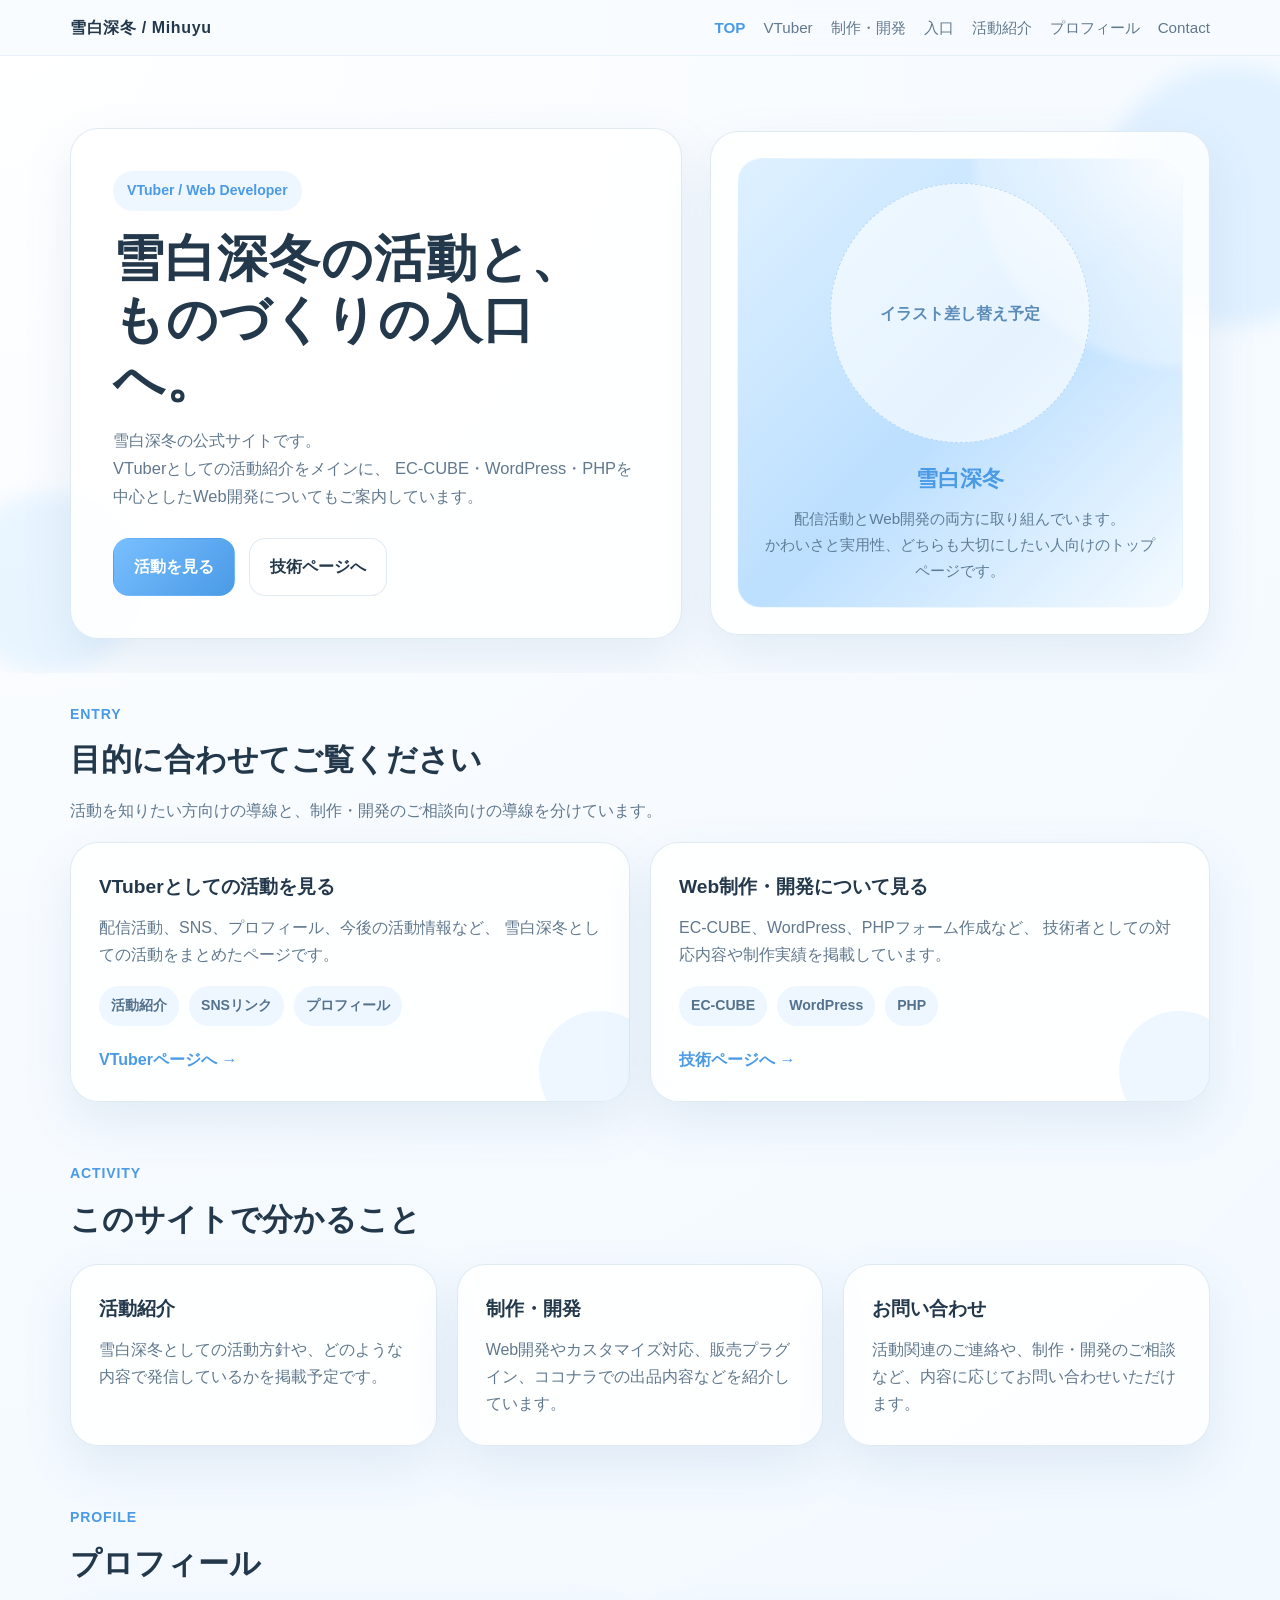
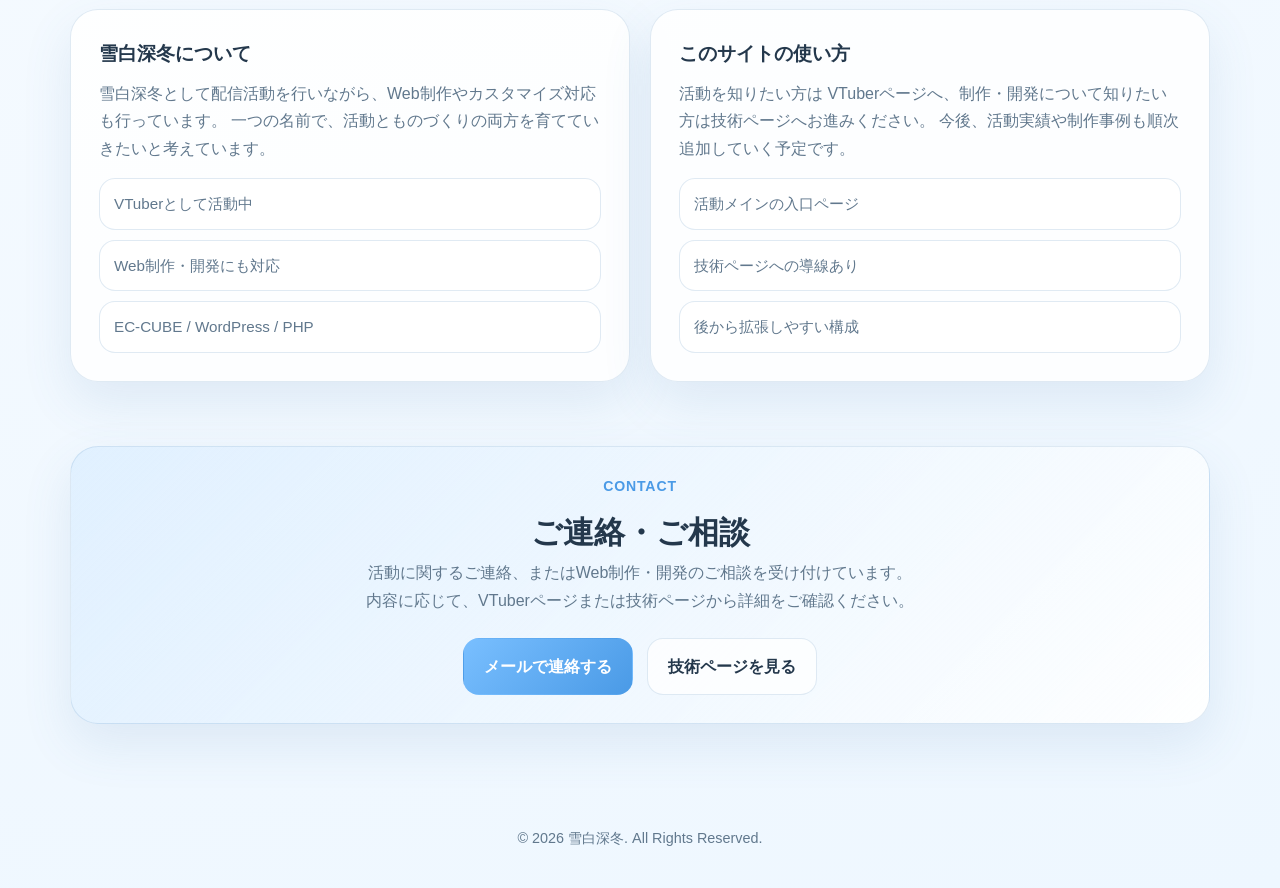
==== commit a4f7582d: "ナビ修正" ====
--- a/index.html
+++ b/index.html
@@ -13,12 +13,13 @@
     <div class="container header-inner">
       <a href="#top" class="logo">雪白深冬 / Mihuyu</a>
 <nav class="nav">
+  <a href="index.html" class="is-current">TOP</a>
+  <a href="vtuber.html">VTuber</a>
+  <a href="dev.html">制作・開発</a>
   <a href="#entry">入口</a>
   <a href="#activity">活動紹介</a>
   <a href="#profile">プロフィール</a>
-  <a href="vtuber.html">VTuberページ</a>
-  <a href="dev.html">技術ページ</a>
-  <a href="#contact">お問い合わせ</a>
+  <a href="#contact">Contact</a>
 </nav>
     </div>
   </header>
--- a/css/common.css
+++ b/css/common.css
@@ -165,6 +165,11 @@
   font-size: 0.9rem;
 }
 
+.nav a.is-current {
+  color: var(--main-deep);
+  font-weight: 800;
+}
+
 @media (max-width: 920px) {
   .header-inner {
     flex-direction: column;
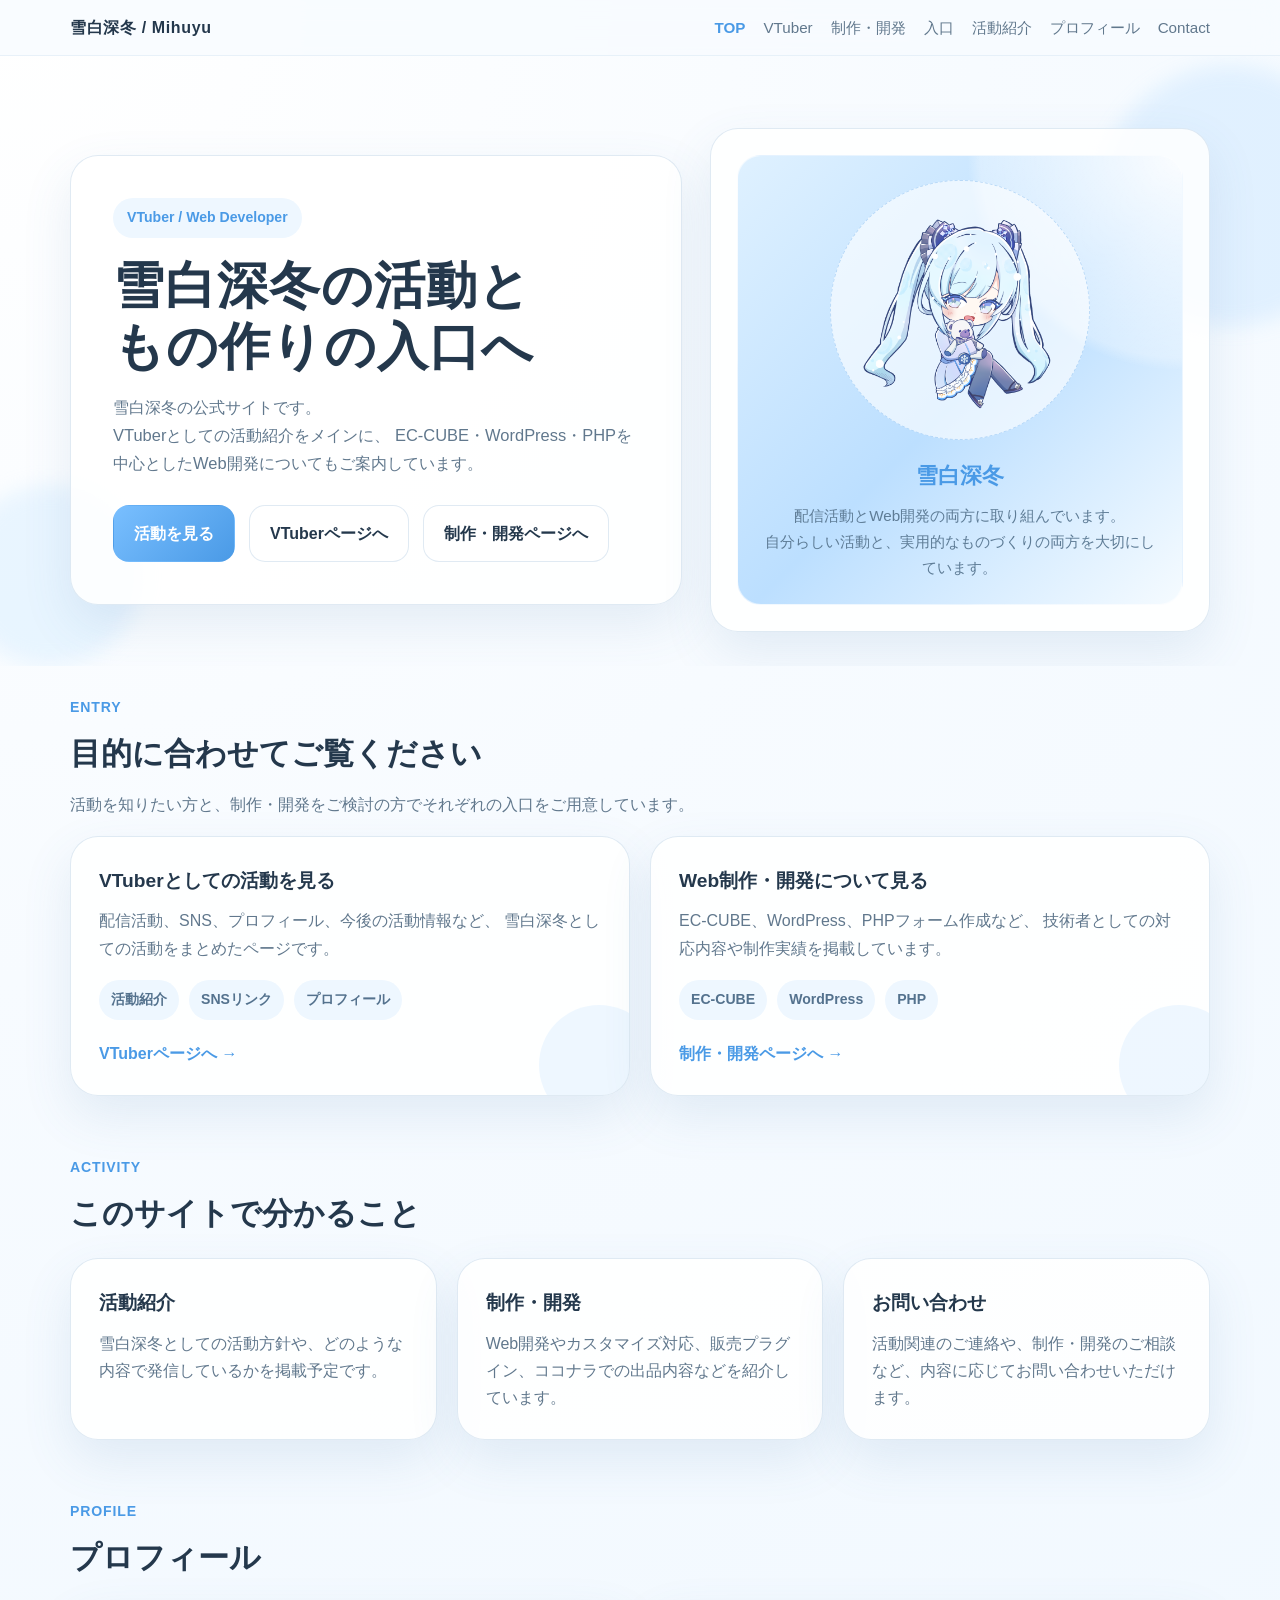
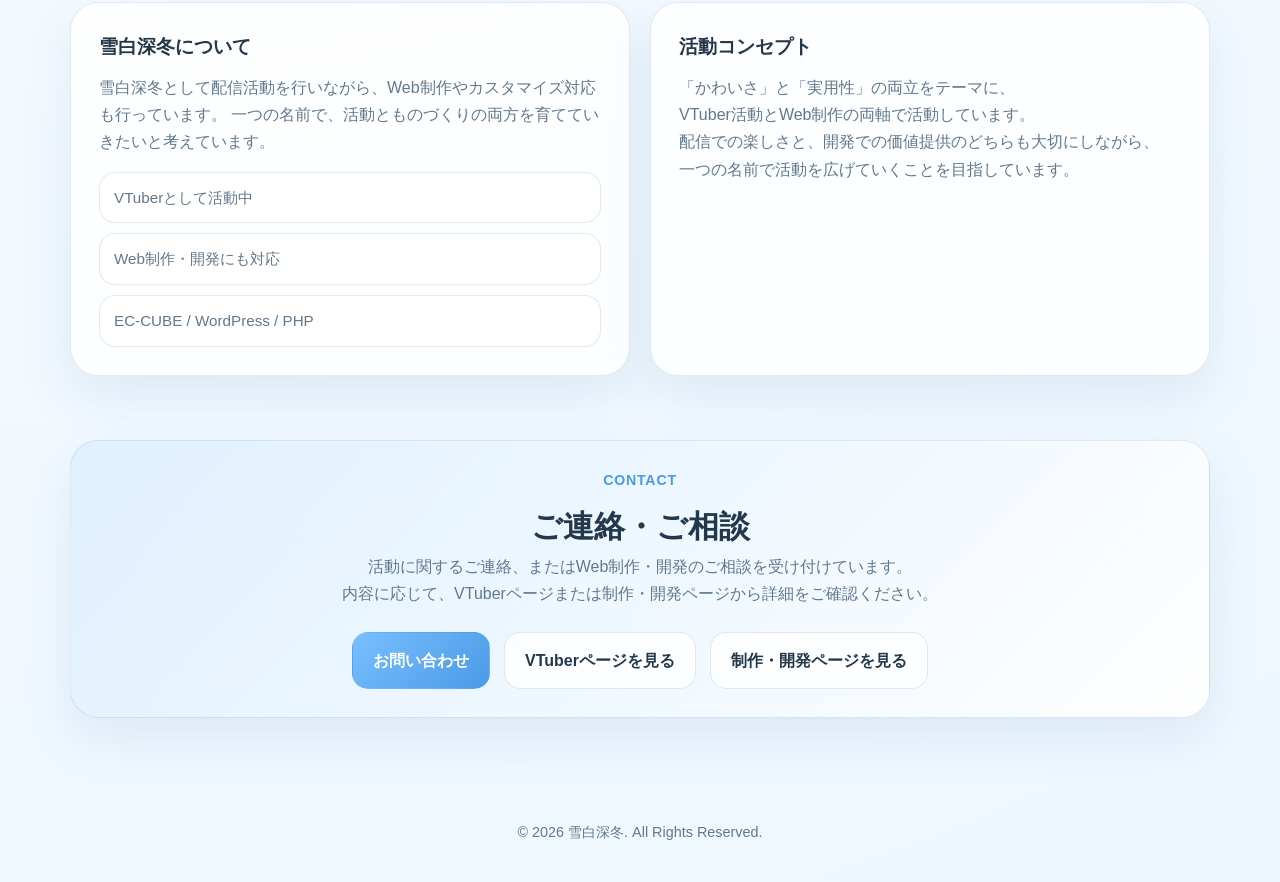
==== commit 2d3cbf02: "完成" ====
--- a/index.html
+++ b/index.html
@@ -1,26 +1,28 @@
 <!DOCTYPE html>
 <html lang="ja">
+
 <head>
   <meta charset="UTF-8" />
   <meta name="viewport" content="width=device-width, initial-scale=1.0" />
   <title>雪白深冬 | VTuber / Web Developer</title>
   <meta name="description" content="雪白深冬の公式サイトです。VTuberとしての活動紹介と、EC-CUBE・WordPress・PHPを中心としたWeb開発のご案内を掲載しています。" />
-  <link rel="stylesheet" href="./css/common.css">
-  <link rel="stylesheet" href="./css/top.css">
+  <link rel="stylesheet" href="/css/common.css">
+  <link rel="stylesheet" href="/css/top.css">
 </head>
+
 <body>
   <header class="site-header">
     <div class="container header-inner">
       <a href="#top" class="logo">雪白深冬 / Mihuyu</a>
-<nav class="nav">
-  <a href="index.html" class="is-current">TOP</a>
-  <a href="vtuber.html">VTuber</a>
-  <a href="dev.html">制作・開発</a>
-  <a href="#entry">入口</a>
-  <a href="#activity">活動紹介</a>
-  <a href="#profile">プロフィール</a>
-  <a href="#contact">Contact</a>
-</nav>
+      <nav class="nav">
+        <a href="index.html" class="is-current">TOP</a>
+        <a href="vtuber.html">VTuber</a>
+        <a href="dev.html">制作・開発</a>
+        <a href="#entry">入口</a>
+        <a href="#activity">活動紹介</a>
+        <a href="#profile">プロフィール</a>
+        <a href="#contact">Contact</a>
+      </nav>
     </div>
   </header>
 
@@ -29,7 +31,7 @@
       <div class="container hero-grid">
         <div class="hero-main">
           <div class="eyebrow">VTuber / Web Developer</div>
-          <h1>雪白深冬の活動と、<br>ものづくりの入口へ。</h1>
+          <h1>雪白深冬の活動と<br>もの作りの入口へ</h1>
           <p class="lead">
             雪白深冬の公式サイトです。<br>
             VTuberとしての活動紹介をメインに、
@@ -37,18 +39,19 @@
           </p>
           <div class="hero-actions">
             <a class="btn btn-primary" href="#entry">活動を見る</a>
-            <a class="btn btn-secondary" href="dev.html">技術ページへ</a>
+            <a class="btn btn-secondary" href="vtuber.html">VTuberページへ</a>
+            <a class="btn btn-secondary" href="dev.html">制作・開発ページへ</a>
           </div>
         </div>
 
         <aside class="hero-card">
           <div class="hero-visual">
             <div>
-              <div class="avatar-placeholder">イラスト差し替え予定</div>
+              <div class="avatar-placeholder"><img src="/img/mihuyu_avatar.PNG"></div>
               <strong>雪白深冬</strong>
               <p>
                 配信活動とWeb開発の両方に取り組んでいます。<br>
-                かわいさと実用性、どちらも大切にしたい人向けのトップページです。
+                自分らしい活動と、実用的なものづくりの両方を大切にしています。
               </p>
             </div>
           </div>
@@ -62,7 +65,7 @@
           <div class="section-label">Entry</div>
           <h2 class="section-title">目的に合わせてご覧ください</h2>
           <p class="section-text">
-            活動を知りたい方向けの導線と、制作・開発のご相談向けの導線を分けています。
+            活動を知りたい方と、制作・開発をご検討の方でそれぞれの入口をご用意しています。
           </p>
         </div>
 
@@ -78,7 +81,7 @@
               <span class="tag">SNSリンク</span>
               <span class="tag">プロフィール</span>
             </div>
-<a class="entry-link" href="vtuber.html">VTuberページへ →</a>
+            <a class="entry-link" href="vtuber.html">VTuberページへ →</a>
           </article>
 
           <article class="entry-card">
@@ -92,7 +95,7 @@
               <span class="tag">WordPress</span>
               <span class="tag">PHP</span>
             </div>
-<a class="entry-link" href="dev.html">技術ページへ →</a>
+            <a class="entry-link" href="dev.html">制作・開発ページへ →</a>
           </article>
         </div>
       </div>
@@ -152,16 +155,11 @@
           </article>
 
           <article class="profile-card">
-            <h3>このサイトの使い方</h3>
+            <h3>活動コンセプト</h3>
             <p>
-              活動を知りたい方は VTuberページへ、制作・開発について知りたい方は技術ページへお進みください。
-              今後、活動実績や制作事例も順次追加していく予定です。
+              「かわいさ」と「実用性」の両立をテーマに、<br>VTuber活動とWeb制作の両軸で活動しています。<br>
+              配信での楽しさと、開発での価値提供のどちらも大切にしながら、<br>一つの名前で活動を広げていくことを目指しています。<br>
             </p>
-            <div class="simple-list">
-              <div class="simple-item">活動メインの入口ページ</div>
-              <div class="simple-item">技術ページへの導線あり</div>
-              <div class="simple-item">後から拡張しやすい構成</div>
-            </div>
           </article>
         </div>
       </div>
@@ -174,11 +172,12 @@
           <h2 class="section-title">ご連絡・ご相談</h2>
           <p>
             活動に関するご連絡、またはWeb制作・開発のご相談を受け付けています。<br>
-            内容に応じて、VTuberページまたは技術ページから詳細をご確認ください。
+            内容に応じて、VTuberページまたは制作・開発ページから詳細をご確認ください。
           </p>
           <div class="contact-actions">
-            <a class="btn btn-primary" href="mailto:mihuyu.yukishiro@gmail.com">メールで連絡する</a>
-            <a class="btn btn-secondary" href="dev.html">技術ページを見る</a>
+            <a class="btn btn-primary" href="https://forms.gle/eirvz85ocjs7cKqU9" target="_blank">お問い合わせ</a>
+            <a class="btn btn-secondary" href="vtuber.html">VTuberページを見る</a>
+            <a class="btn btn-secondary" href="dev.html">制作・開発ページを見る</a>
           </div>
         </div>
       </div>
@@ -191,4 +190,5 @@
     </div>
   </footer>
 </body>
-</html>
+
+</html>
--- a/css/top.css
+++ b/css/top.css
@@ -80,7 +80,7 @@
   text-align: center;
   border: 1px solid rgba(255, 255, 255, 0.6);
   background:
-    radial-gradient(circle at top right, rgba(255,255,255,0.94), rgba(255,255,255,0.3) 32%, transparent 34%),
+    radial-gradient(circle at top right, rgba(255, 255, 255, 0.94), rgba(255, 255, 255, 0.3) 32%, transparent 34%),
     linear-gradient(135deg, #dff1ff 0%, #bcdfff 52%, #f5fbff 100%);
   color: var(--main-deep);
 }
@@ -89,7 +89,7 @@
   width: min(100%, 260px);
   aspect-ratio: 1 / 1;
   border-radius: 50%;
-  background: rgba(255,255,255,0.62);
+  background: rgba(255, 255, 255, 0.62);
   border: 1px dashed rgba(74, 154, 230, 0.32);
   display: grid;
   place-items: center;
@@ -214,7 +214,7 @@
 
 .contact-card {
   text-align: center;
-  background: linear-gradient(135deg, rgba(121,191,255,0.14), rgba(255,255,255,0.92));
+  background: linear-gradient(135deg, rgba(121, 191, 255, 0.14), rgba(255, 255, 255, 0.92));
 }
 
 .contact-actions {
@@ -226,6 +226,7 @@
 }
 
 @media (max-width: 920px) {
+
   .hero-grid,
   .entry-grid,
   .activity-grid,
